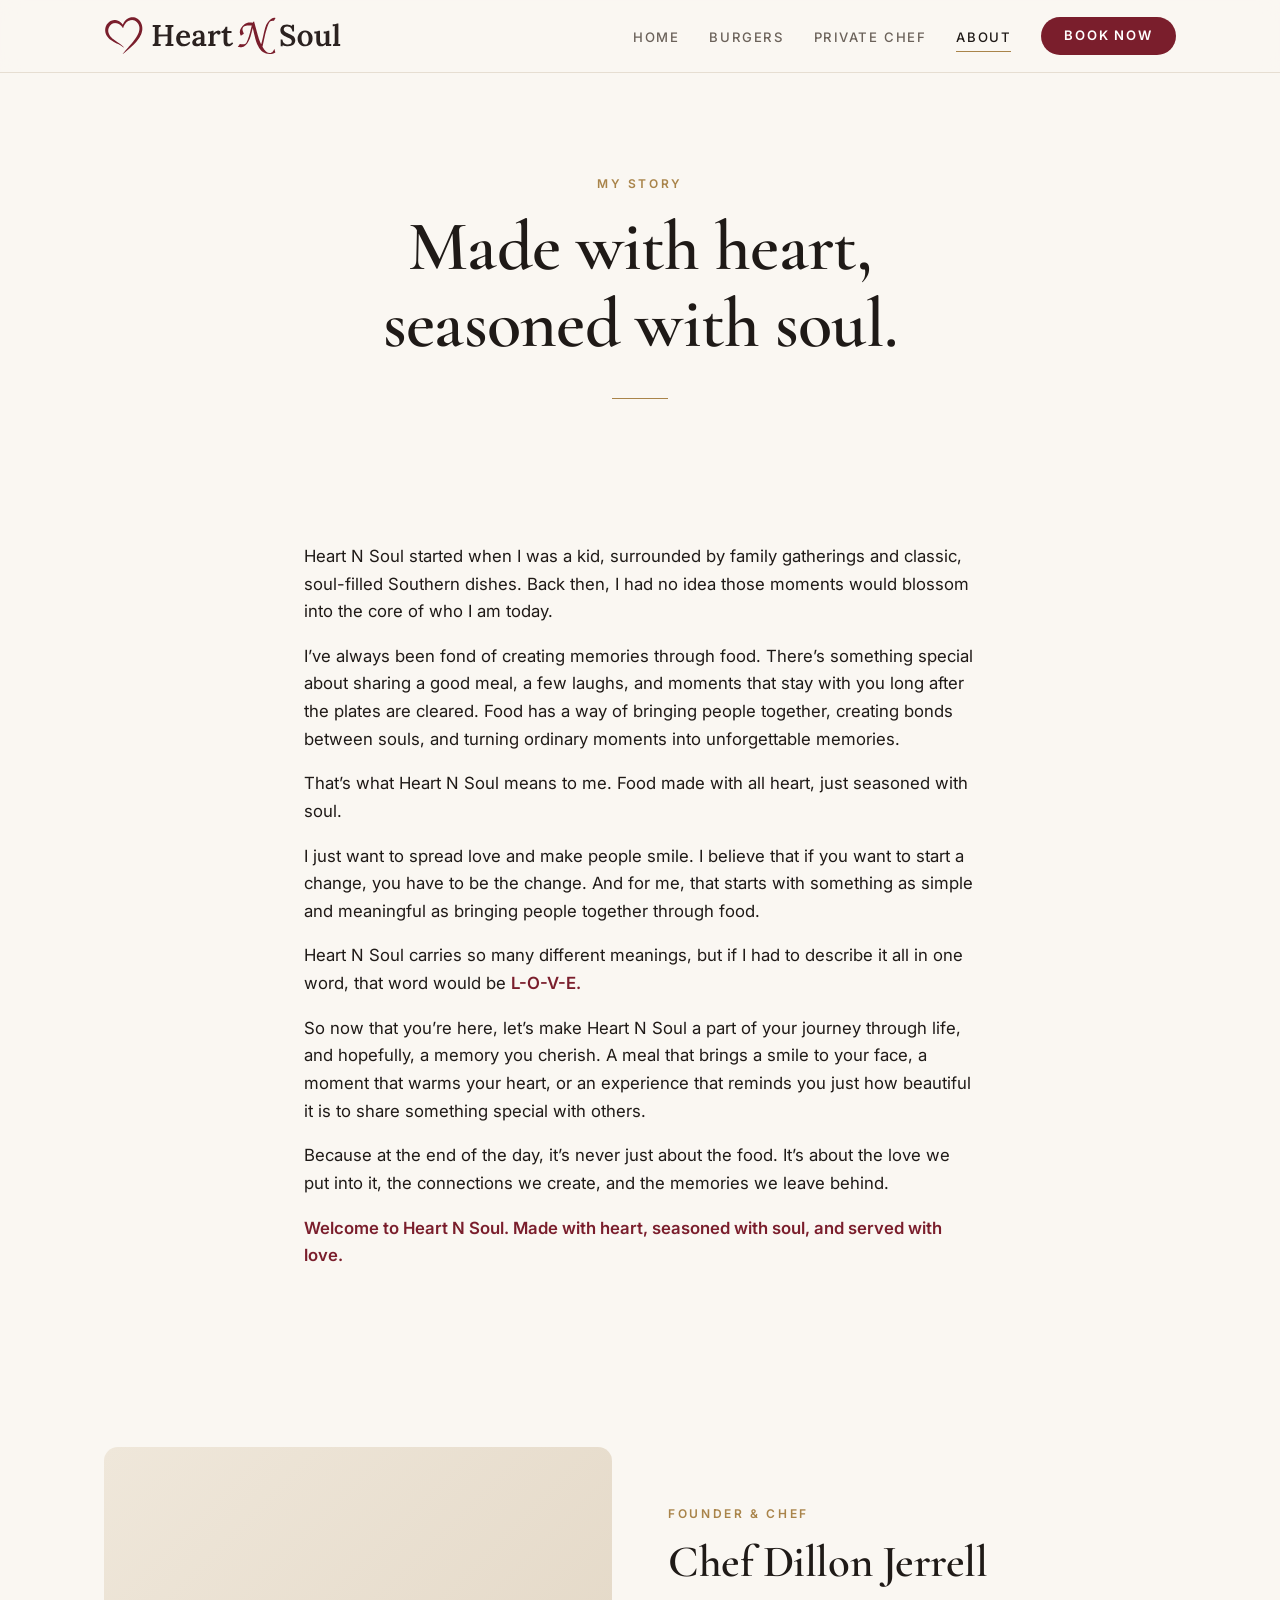
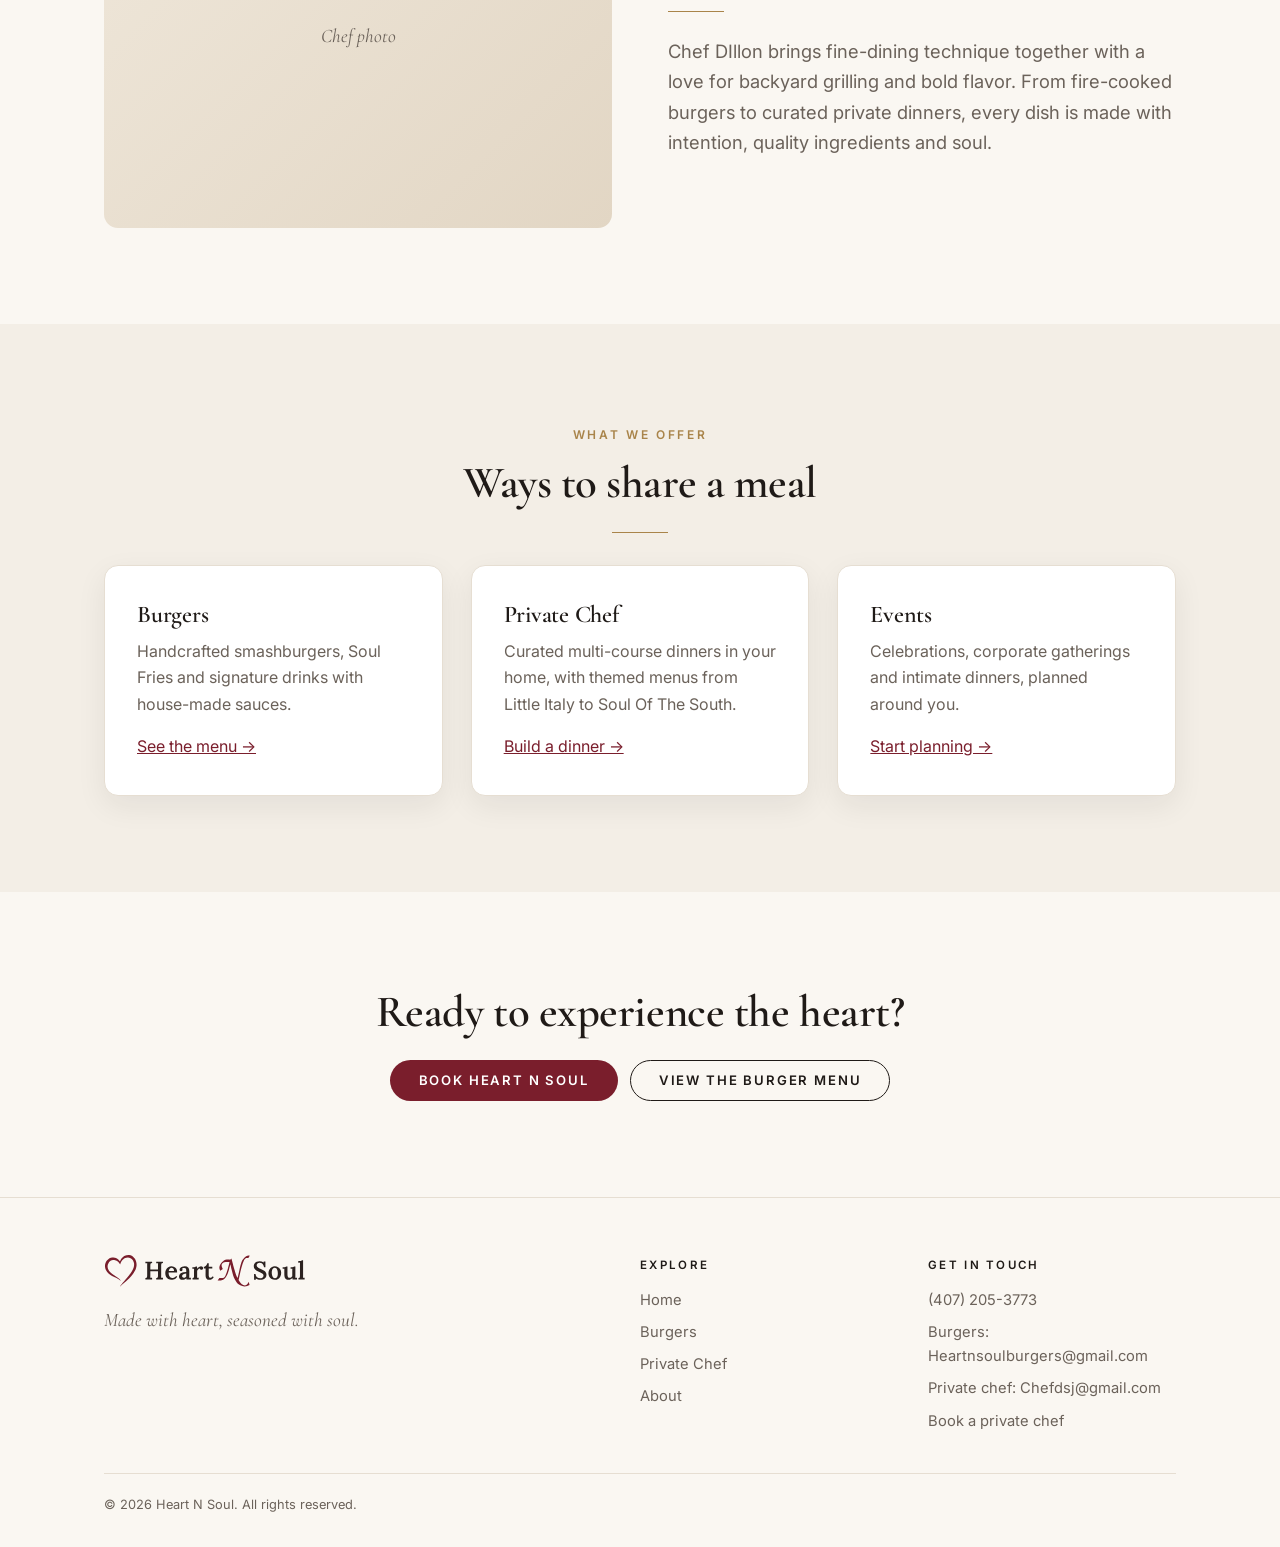
==== about.html @ a46636c7 "Change Chef Devin Johnson to Chef Dillon Jerrell Updated chef's name and corrected spelling in the d" ====
<!DOCTYPE html>
<html lang="en">
<head>
  <meta charset="UTF-8" />
  <meta name="viewport" content="width=device-width, initial-scale=1.0" />
  <meta name="description" content="The story behind Heart N Soul and Chef Devin Johnson." />
  <title>About Heart N Soul</title>
  <link rel="preconnect" href="https://fonts.googleapis.com" />
  <link rel="preconnect" href="https://fonts.gstatic.com" crossorigin />
  <link href="https://fonts.googleapis.com/css2?family=Cormorant+Garamond:ital,wght@0,500;0,600;1,500&family=Inter:wght@400;500;600&display=swap" rel="stylesheet" />
  <link rel="stylesheet" href="css/site.css" />
</head>
<body>
  <header class="site-header"></header>

  <main>
    <section class="page-hero center">
      <div class="container">
        <span class="eyebrow">My Story</span>
        <h1>Made with heart,<br />seasoned with soul.</h1>
        <hr class="divider" />
      </div>
    </section>

    <!-- Story -->
    <section class="section-tight">
      <div class="container narrow prose">
        <p>Heart N Soul started when I was a kid, surrounded by family gatherings and classic, soul-filled Southern dishes. Back then, I had no idea those moments would blossom into the core of who I am today.</p>
        <p>I&rsquo;ve always been fond of creating memories through food. There&rsquo;s something special about sharing a good meal, a few laughs, and moments that stay with you long after the plates are cleared. Food has a way of bringing people together, creating bonds between souls, and turning ordinary moments into unforgettable memories.</p>
        <p>That&rsquo;s what Heart N Soul means to me. Food made with all heart, just seasoned with soul.</p>
        <p>I just want to spread love and make people smile. I believe that if you want to start a change, you have to be the change. And for me, that starts with something as simple and meaningful as bringing people together through food.</p>
        <p>Heart N Soul carries so many different meanings, but if I had to describe it all in one word, that word would be <strong>L-O-V-E.</strong></p>
        <p>So now that you&rsquo;re here, let&rsquo;s make Heart N Soul a part of your journey through life, and hopefully, a memory you cherish. A meal that brings a smile to your face, a moment that warms your heart, or an experience that reminds you just how beautiful it is to share something special with others.</p>
        <p>Because at the end of the day, it&rsquo;s never just about the food. It&rsquo;s about the love we put into it, the connections we create, and the memories we leave behind.</p>
        <p><strong>Welcome to Heart N Soul. Made with heart, seasoned with soul, and served with love.</strong></p>
      </div>
    </section>

    <!-- Chef -->
    <section class="section">
      <div class="container grid-2">
        <div class="media">Chef photo</div>
        <div>
          <span class="eyebrow">Founder &amp; Chef</span>
          <h2>Chef Dillon Jerrell</h2>
          <hr class="divider" />
          <p class="lead">Chef DIllon brings fine-dining technique together with a love for backyard grilling and bold flavor. From fire-cooked burgers to curated private dinners, every dish is made with intention, quality ingredients and soul.</p>
        </div>
      </div>
    </section>

    <!-- Services -->
    <section class="section section-panel">
      <div class="container">
        <div class="center">
          <span class="eyebrow">What We Offer</span>
          <h2>Ways to share a meal</h2>
          <hr class="divider" />
        </div>
        <div class="grid-3" style="margin-top:32px">
          <div class="card">
            <h3>Burgers</h3>
            <p>Handcrafted smashburgers, Soul Fries and signature drinks with house-made sauces.</p>
            <a href="burgers.html">See the menu &rarr;</a>
          </div>
          <div class="card">
            <h3>Private Chef</h3>
            <p>Curated multi-course dinners in your home, with themed menus from Little Italy to Soul Of The South.</p>
            <a href="private-chef.html">Build a dinner &rarr;</a>
          </div>
          <div class="card">
            <h3>Events</h3>
            <p>Celebrations, corporate gatherings and intimate dinners, planned around you.</p>
            <a href="contact.html">Start planning &rarr;</a>
          </div>
        </div>
      </div>
    </section>

    <section class="section center">
      <div class="container narrow">
        <h2>Ready to experience the heart?</h2>
        <div class="btn-row" style="justify-content:center">
          <a class="btn btn-primary" href="contact.html">Book Heart N Soul</a>
          <a class="btn btn-outline" href="burgers.html">View the Burger Menu</a>
        </div>
      </div>
    </section>
  </main>

  <footer class="site-footer"></footer>
  <script src="js/site.js"></script>
</body>
</html>
---- css/site.css ----
/* ==========================================================
   Heart N Soul - shared site styles
   Every page loads this file. Change a color or font here
   and it updates across the whole site.
   ========================================================== */

:root {
  /* Colors */
  --c-bg: #faf7f2;        /* warm ivory page background */
  --c-surface: #ffffff;   /* cards and panels */
  --c-panel: #f3eee6;     /* soft tinted sections */
  --c-ink: #1f1a17;       /* main text */
  --c-muted: #6b625a;     /* secondary text */
  --c-line: #e6ded2;      /* hairlines and borders */
  --c-accent: #7a1e2c;    /* Heart N Soul burgundy, matches the logo heart */
  --c-gold: #a9844a;      /* elegant gold detail */

  /* Type */
  --f-display: "Cormorant Garamond", Georgia, "Times New Roman", serif;
  --f-body: "Inter", "Helvetica Neue", Arial, sans-serif;

  /* Layout */
  --max: 1120px;
  --gutter: 24px;
  --radius: 14px;
  --shadow: 0 10px 30px rgba(31, 26, 23, 0.07);
}

*, *::before, *::after { box-sizing: border-box; }

html { scroll-behavior: smooth; }

body {
  margin: 0;
  min-height: 100vh;
  display: flex;
  flex-direction: column;
  background: var(--c-bg);
  color: var(--c-ink);
  font: 16px/1.65 var(--f-body);
  -webkit-font-smoothing: antialiased;
}

main { flex: 1; }

img { max-width: 100%; display: block; }

a { color: var(--c-accent); }

h1, h2, h3 {
  font-family: var(--f-display);
  font-weight: 600;
  line-height: 1.1;
  margin: 0 0 0.5em;
  letter-spacing: -0.01em;
}

h1 { font-size: clamp(2.6rem, 6vw, 4.4rem); }
h2 { font-size: clamp(2rem, 4vw, 2.8rem); }
h3 { font-size: 1.5rem; }

p { margin: 0 0 1em; }

:focus-visible { outline: 2px solid var(--c-gold); outline-offset: 3px; }

.container {
  width: 100%;
  max-width: var(--max);
  margin: 0 auto;
  padding: 0 var(--gutter);
}

.narrow { max-width: 720px; }

.eyebrow {
  display: inline-block;
  font-family: var(--f-body);
  font-size: 0.75rem;
  font-weight: 600;
  letter-spacing: 0.22em;
  text-transform: uppercase;
  color: var(--c-gold);
  margin-bottom: 14px;
}

.lead { font-size: 1.15rem; color: var(--c-muted); }

.divider {
  width: 56px;
  height: 1px;
  background: var(--c-gold);
  border: 0;
  margin: 24px 0;
}
.center .divider { margin-left: auto; margin-right: auto; }

.center { text-align: center; }

/* ---------- Buttons ---------- */

.btn {
  display: inline-block;
  padding: 13px 28px;
  border-radius: 999px;
  font: 600 0.82rem/1 var(--f-body);
  letter-spacing: 0.14em;
  text-transform: uppercase;
  text-decoration: none;
  border: 1px solid transparent;
  cursor: pointer;
  transition: background 0.2s, color 0.2s, border-color 0.2s, transform 0.2s;
}
.btn:hover { transform: translateY(-1px); }

.btn-primary { background: var(--c-accent); color: #fff; }
.btn-primary:hover { background: color-mix(in srgb, var(--c-accent) 85%, #000); }

.btn-outline { border-color: currentColor; color: var(--c-ink); background: transparent; }
.btn-outline:hover { background: var(--c-ink); color: var(--c-bg); border-color: var(--c-ink); }

.btn-row { display: flex; flex-wrap: wrap; gap: 12px; }
.center .btn-row { justify-content: center; }

/* ---------- Header ---------- */

.site-header {
  position: sticky;
  top: 0;
  z-index: 50;
  background: color-mix(in srgb, var(--c-bg) 90%, transparent);
  backdrop-filter: blur(10px);
  border-bottom: 1px solid var(--c-line);
}

.header-inner {
  display: flex;
  align-items: center;
  justify-content: space-between;
  gap: 24px;
  height: 72px;
}

.logo { display: inline-flex; align-items: center; text-decoration: none; }
.logo img { height: 40px; width: auto; display: block; }
.site-footer .logo img { height: 34px; }
@media (max-width: 420px) { .logo img { height: 32px; } }

.hero-logo { width: min(440px, 86%); height: auto; margin: 0 auto 28px; }

.site-nav ul {
  display: flex;
  align-items: center;
  gap: 30px;
  list-style: none;
  margin: 0;
  padding: 0;
}

.site-nav a:not(.btn) {
  color: var(--c-muted);
  text-decoration: none;
  font-size: 0.82rem;
  font-weight: 500;
  letter-spacing: 0.12em;
  text-transform: uppercase;
  padding: 6px 0;
  border-bottom: 1px solid transparent;
  transition: color 0.2s, border-color 0.2s;
}
.site-nav a:not(.btn):hover,
.site-nav a[aria-current="page"] {
  color: var(--c-ink);
  border-bottom-color: var(--c-gold);
}
.site-nav .btn { padding: 11px 22px; }

.nav-toggle {
  display: none;
  background: none;
  border: 0;
  padding: 8px;
  cursor: pointer;
  color: var(--c-ink);
}
.nav-toggle span {
  display: block;
  width: 22px;
  height: 2px;
  background: currentColor;
  margin: 5px 0;
  transition: transform 0.2s, opacity 0.2s;
}

@media (max-width: 820px) {
  .nav-toggle { display: block; }
  .site-nav {
    position: absolute;
    top: 72px;
    left: 0;
    right: 0;
    background: var(--c-bg);
    border-bottom: 1px solid var(--c-line);
    display: none;
  }
  .site-nav.open { display: block; }
  .site-nav ul { flex-direction: column; align-items: stretch; gap: 0; padding: 8px var(--gutter) 20px; }
  .site-nav li a:not(.btn) { display: block; padding: 14px 0; border-bottom: 1px solid var(--c-line); }
  .site-nav .btn { margin-top: 16px; text-align: center; display: block; }
  .nav-toggle[aria-expanded="true"] span:nth-child(1) { transform: translateY(7px) rotate(45deg); }
  .nav-toggle[aria-expanded="true"] span:nth-child(2) { opacity: 0; }
  .nav-toggle[aria-expanded="true"] span:nth-child(3) { transform: translateY(-7px) rotate(-45deg); }
}

/* ---------- Sections ---------- */

.section { padding: 96px 0; }
.section-tight { padding: 64px 0; }
.section-panel { background: var(--c-panel); }

.page-hero { padding: 96px 0 56px; }
.page-hero .lead { max-width: 620px; }
.page-hero.center .lead { margin-left: auto; margin-right: auto; }

.hero {
  padding: 120px 0 104px;
  text-align: center;
}
.hero h1 { margin-bottom: 0.25em; }
.hero h1 em { color: var(--c-accent); font-weight: 500; }
.hero .lead { max-width: 560px; margin: 0 auto 36px; }

.grid-2 { display: grid; grid-template-columns: 1fr 1fr; gap: 56px; align-items: center; }
.grid-3 { display: grid; grid-template-columns: repeat(3, 1fr); gap: 28px; }

@media (max-width: 860px) {
  .grid-2, .grid-3 { grid-template-columns: 1fr; gap: 32px; }
  .section { padding: 72px 0; }
  .hero { padding: 88px 0 72px; }
}

/* ---------- Cards ---------- */

.card {
  background: var(--c-surface);
  border: 1px solid var(--c-line);
  border-radius: var(--radius);
  padding: 36px 32px;
  box-shadow: var(--shadow);
}
.card h3 { margin-bottom: 0.4em; }
.card p { color: var(--c-muted); }
.card .btn { margin-top: 8px; }

.card-link { text-decoration: none; color: inherit; display: block; transition: transform 0.2s, box-shadow 0.2s; }
.card-link:hover { transform: translateY(-3px); box-shadow: 0 16px 40px rgba(31, 26, 23, 0.1); }

/* Image slot: shows a soft placeholder until a real photo is added */
.media {
  aspect-ratio: 4 / 3;
  border-radius: var(--radius);
  background: linear-gradient(135deg, #efe7da, #e2d6c4);
  overflow: hidden;
  display: grid;
  place-items: center;
  color: var(--c-muted);
  font-family: var(--f-display);
  font-size: 1.2rem;
  font-style: italic;
}
.media img, .media video { width: 100%; height: 100%; object-fit: cover; }

.quote {
  font-family: var(--f-display);
  font-size: clamp(1.6rem, 3vw, 2.2rem);
  font-style: italic;
  line-height: 1.35;
  margin: 0;
}

.prose p { font-size: 1.05rem; }
.prose strong { color: var(--c-accent); font-weight: 600; }

/* ---------- Forms ---------- */

.form { display: grid; gap: 18px; }
.form .row-2 { display: grid; grid-template-columns: 1fr 1fr; gap: 18px; }
.form label { display: grid; gap: 6px; font-size: 0.85rem; font-weight: 500; color: var(--c-muted); }
.form input, .form select, .form textarea {
  font: inherit;
  color: var(--c-ink);
  background: var(--c-surface);
  border: 1px solid var(--c-line);
  border-radius: 10px;
  padding: 12px 14px;
  width: 100%;
}
.form textarea { min-height: 140px; resize: vertical; }
.form input:focus, .form select:focus, .form textarea:focus { outline: none; border-color: var(--c-gold); }
@media (max-width: 560px) { .form .row-2 { grid-template-columns: 1fr; } }

.info-list { list-style: none; margin: 0; padding: 0; display: grid; gap: 22px; }
.info-list .label { display: block; font-size: 0.72rem; letter-spacing: 0.2em; text-transform: uppercase; color: var(--c-gold); font-weight: 600; }

/* ---------- Footer ---------- */

.site-footer {
  border-top: 1px solid var(--c-line);
  padding: 56px 0 32px;
  color: var(--c-muted);
  font-size: 0.92rem;
}
.footer-grid { display: grid; grid-template-columns: 2fr 1fr 1fr; gap: 40px; }
.footer-grid h4 {
  font: 600 0.72rem/1 var(--f-body);
  letter-spacing: 0.2em;
  text-transform: uppercase;
  color: var(--c-ink);
  margin: 6px 0 16px;
}
.footer-grid ul { list-style: none; margin: 0; padding: 0; display: grid; gap: 8px; }
.footer-grid a { color: var(--c-muted); text-decoration: none; }
.footer-grid a:hover { color: var(--c-ink); }
.footer-tagline { font-family: var(--f-display); font-style: italic; font-size: 1.2rem; margin-top: 10px; }
.footer-bottom { margin-top: 40px; padding-top: 20px; border-top: 1px solid var(--c-line); font-size: 0.8rem; }
@media (max-width: 720px) { .footer-grid { grid-template-columns: 1fr; gap: 28px; } }
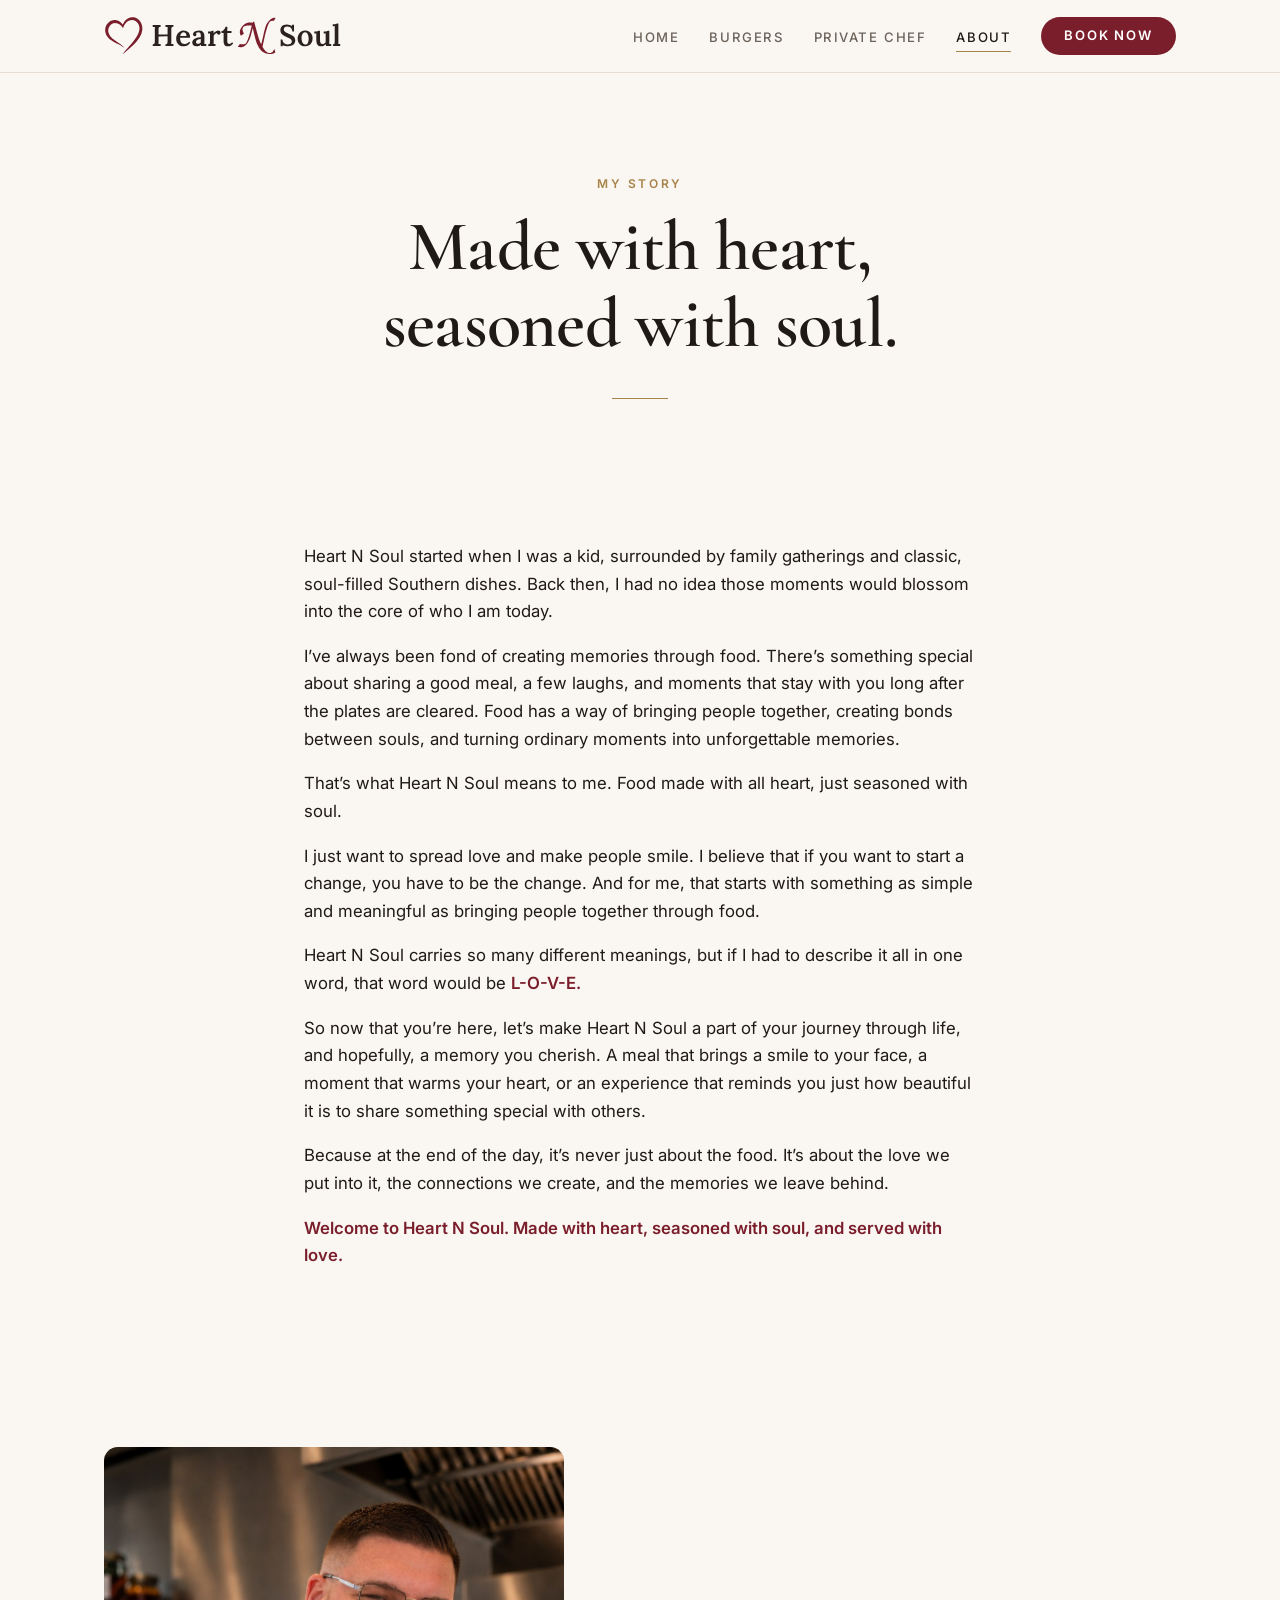
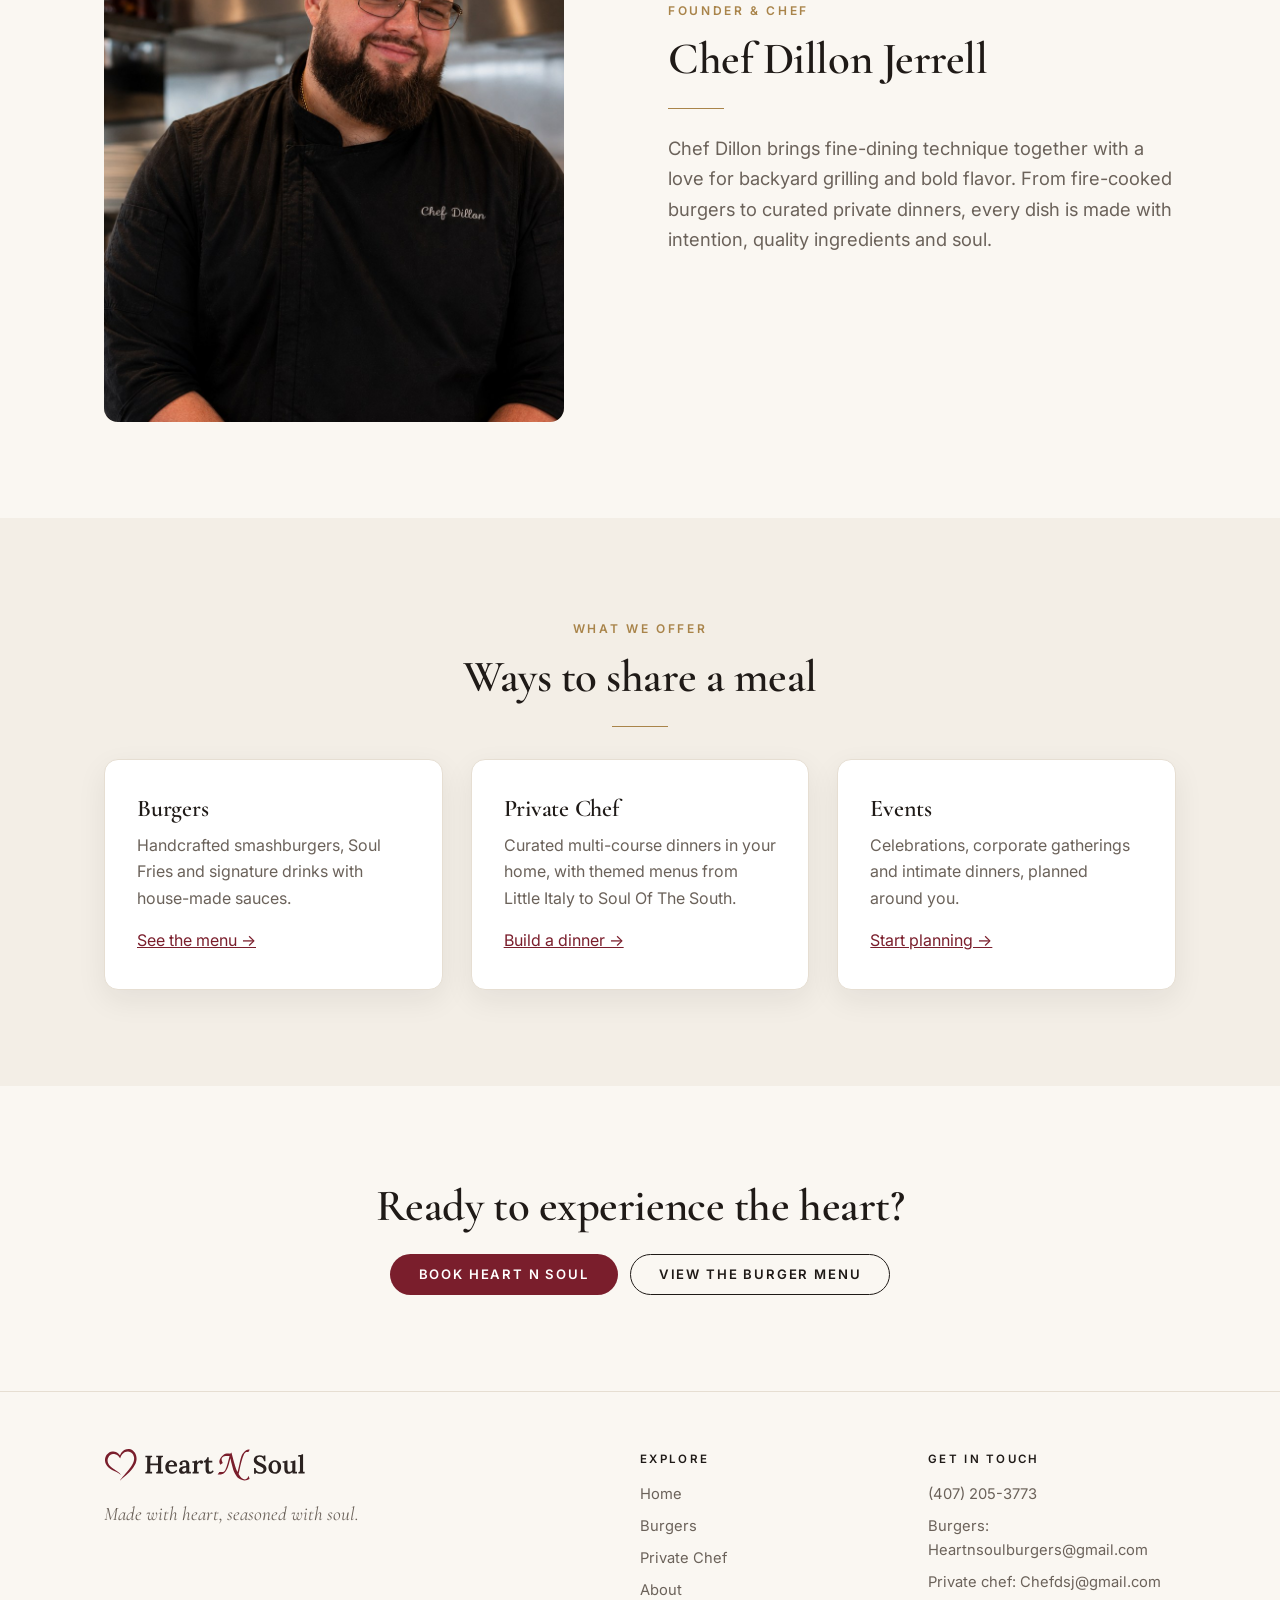
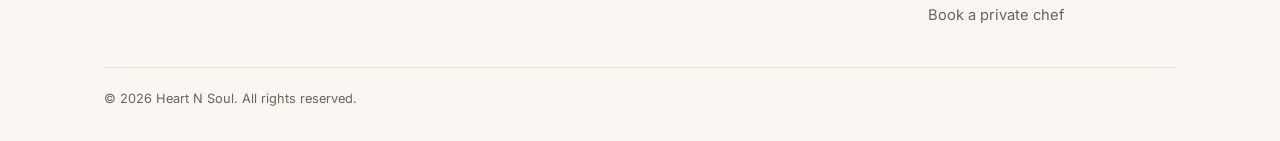
==== commit 92091ede: "refine refining pages" ====
--- a/about.html
+++ b/about.html
@@ -3,7 +3,7 @@
 <head>
   <meta charset="UTF-8" />
   <meta name="viewport" content="width=device-width, initial-scale=1.0" />
-  <meta name="description" content="The story behind Heart N Soul and Chef Devin Johnson." />
+  <meta name="description" content="The story behind Heart N Soul and Chef Dillon Jerrell." />
   <title>About Heart N Soul</title>
   <link rel="preconnect" href="https://fonts.googleapis.com" />
   <link rel="preconnect" href="https://fonts.gstatic.com" crossorigin />
@@ -39,12 +39,12 @@
     <!-- Chef -->
     <section class="section">
       <div class="container grid-2">
-        <div class="media">Chef photo</div>
+        <div class="media portrait"><img src="images/chef.jpg" alt="Chef Dillon Jerrell in the kitchen" /></div>
         <div>
           <span class="eyebrow">Founder &amp; Chef</span>
           <h2>Chef Dillon Jerrell</h2>
           <hr class="divider" />
-          <p class="lead">Chef DIllon brings fine-dining technique together with a love for backyard grilling and bold flavor. From fire-cooked burgers to curated private dinners, every dish is made with intention, quality ingredients and soul.</p>
+          <p class="lead">Chef Dillon brings fine-dining technique together with a love for backyard grilling and bold flavor. From fire-cooked burgers to curated private dinners, every dish is made with intention, quality ingredients and soul.</p>
         </div>
       </div>
     </section>
--- a/css/site.css
+++ b/css/site.css
@@ -267,7 +267,10 @@
   font-size: 1.2rem;
   font-style: italic;
 }
-.media img, .media video { width: 100%; height: 100%; object-fit: cover; }
+.media.portrait { aspect-ratio: 4 / 5; max-width: 460px; }
+.media.portrait img { object-position: 50% 20%; }
+.media { position: relative; }
+.media img, .media video { position: absolute; inset: 0; width: 100%; height: 100%; object-fit: cover; }
 
 .quote {
   font-family: var(--f-display);
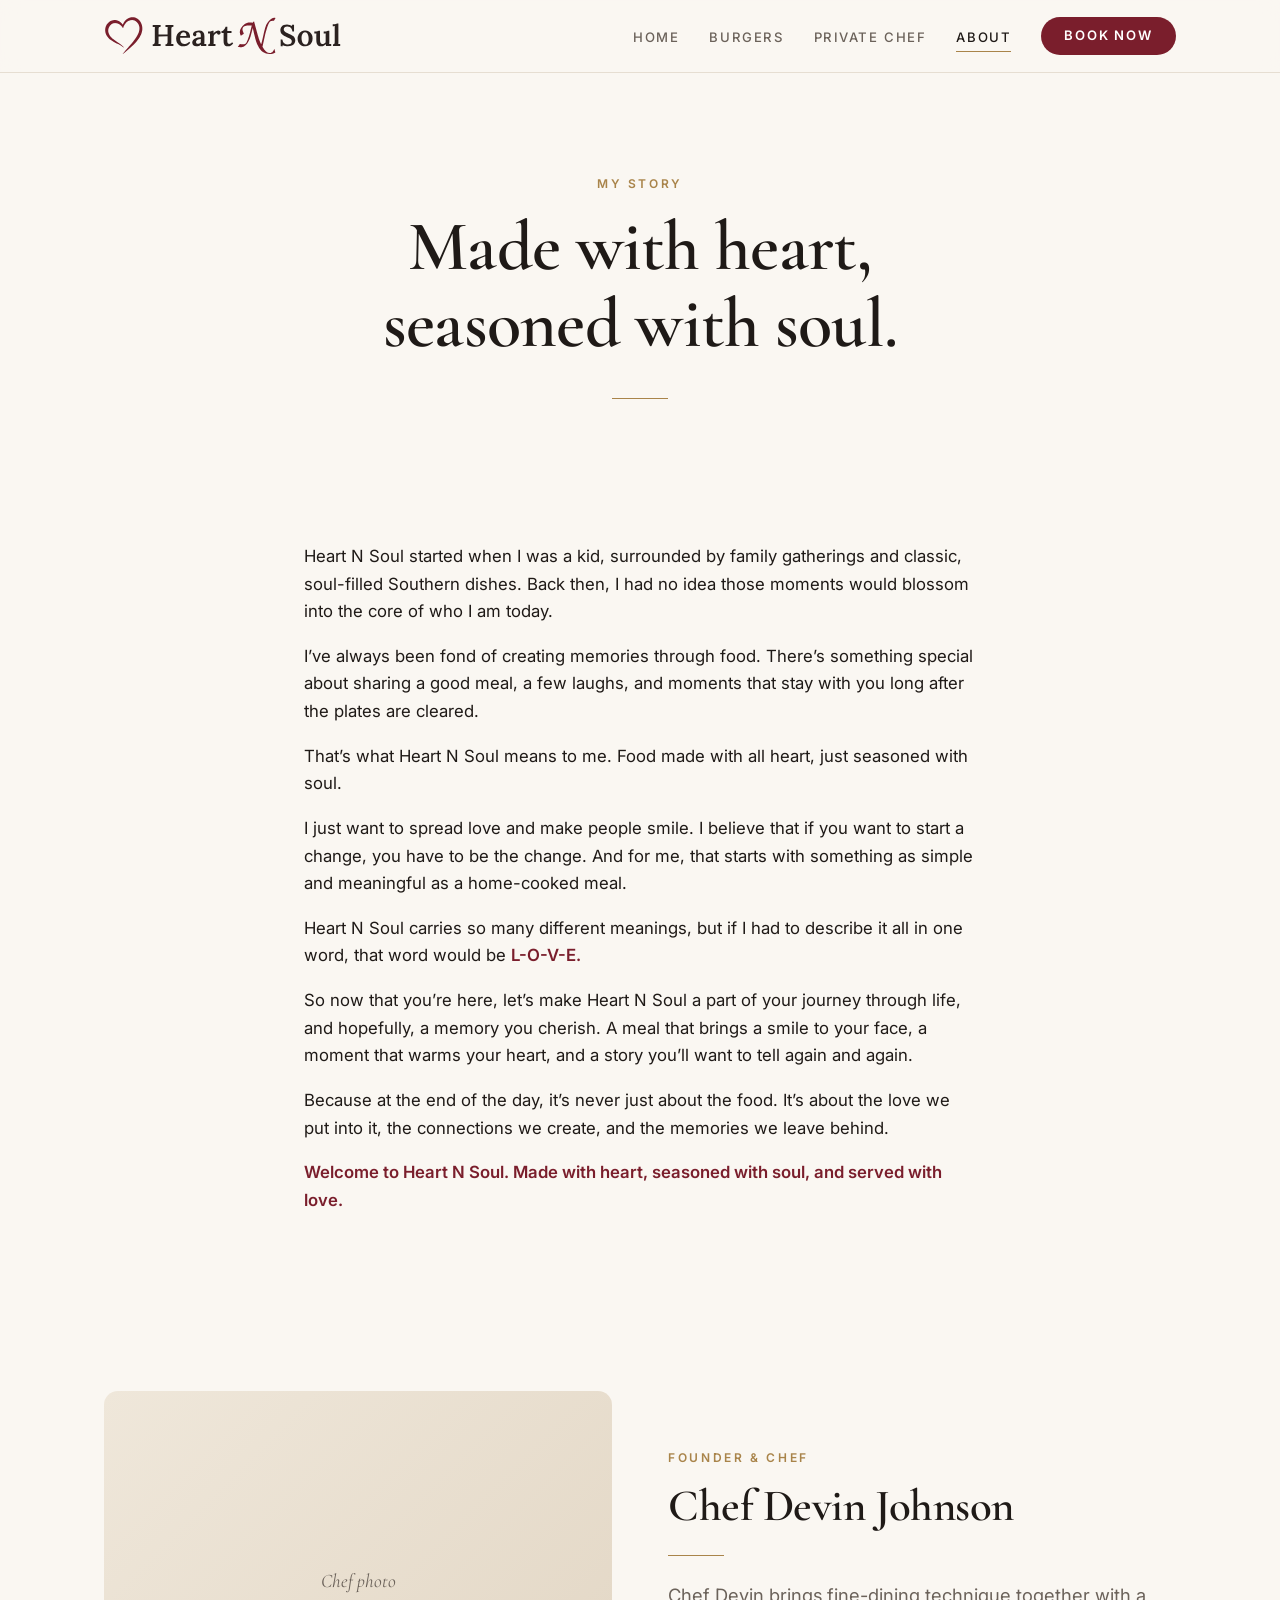
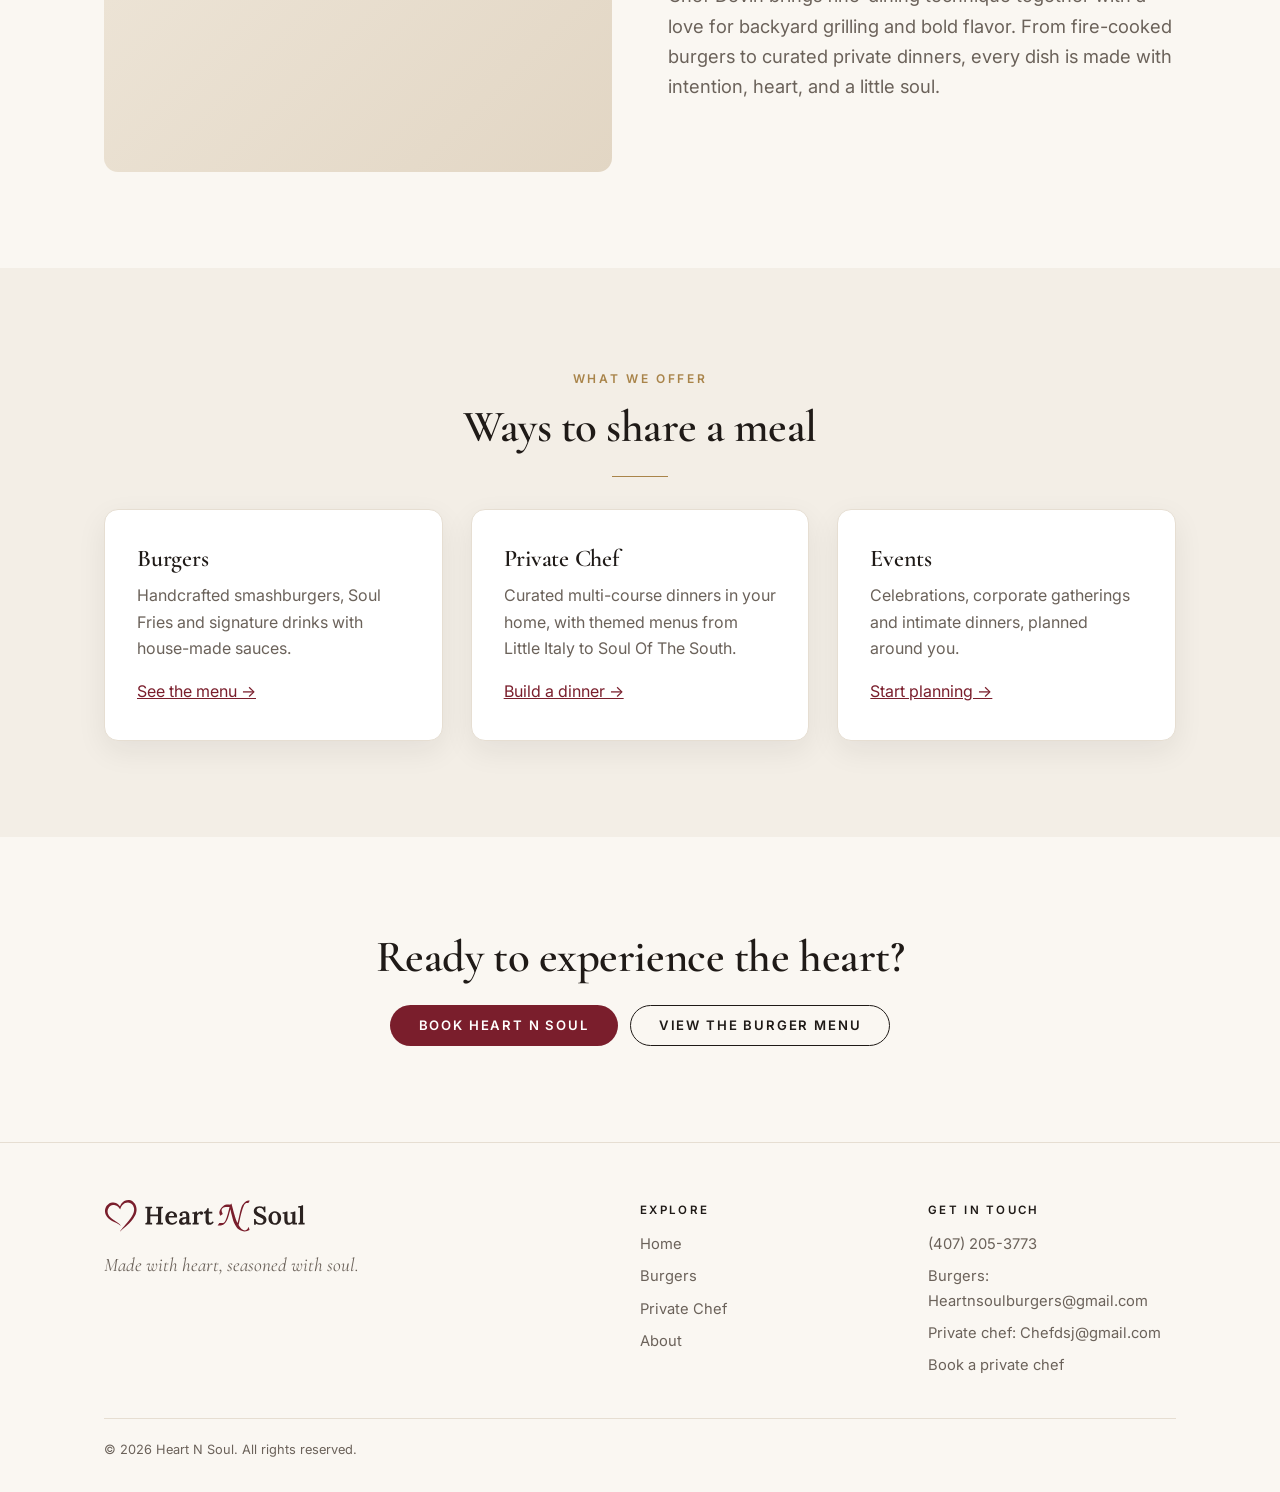
==== commit 705fce67: "Update About page content and publish website" ====
--- a/about.html
+++ b/about.html
@@ -3,7 +3,7 @@
 <head>
   <meta charset="UTF-8" />
   <meta name="viewport" content="width=device-width, initial-scale=1.0" />
-  <meta name="description" content="The story behind Heart N Soul and Chef Dillon Jerrell." />
+  <meta name="description" content="The story behind Heart N Soul and Chef Devin Johnson." />
   <title>About Heart N Soul</title>
   <link rel="preconnect" href="https://fonts.googleapis.com" />
   <link rel="preconnect" href="https://fonts.gstatic.com" crossorigin />
@@ -26,11 +26,11 @@
     <section class="section-tight">
       <div class="container narrow prose">
         <p>Heart N Soul started when I was a kid, surrounded by family gatherings and classic, soul-filled Southern dishes. Back then, I had no idea those moments would blossom into the core of who I am today.</p>
-        <p>I&rsquo;ve always been fond of creating memories through food. There&rsquo;s something special about sharing a good meal, a few laughs, and moments that stay with you long after the plates are cleared. Food has a way of bringing people together, creating bonds between souls, and turning ordinary moments into unforgettable memories.</p>
+        <p>I&rsquo;ve always been fond of creating memories through food. There&rsquo;s something special about sharing a good meal, a few laughs, and moments that stay with you long after the plates are cleared.</p>
         <p>That&rsquo;s what Heart N Soul means to me. Food made with all heart, just seasoned with soul.</p>
-        <p>I just want to spread love and make people smile. I believe that if you want to start a change, you have to be the change. And for me, that starts with something as simple and meaningful as bringing people together through food.</p>
+        <p>I just want to spread love and make people smile. I believe that if you want to start a change, you have to be the change. And for me, that starts with something as simple and meaningful as a home-cooked meal.</p>
         <p>Heart N Soul carries so many different meanings, but if I had to describe it all in one word, that word would be <strong>L-O-V-E.</strong></p>
-        <p>So now that you&rsquo;re here, let&rsquo;s make Heart N Soul a part of your journey through life, and hopefully, a memory you cherish. A meal that brings a smile to your face, a moment that warms your heart, or an experience that reminds you just how beautiful it is to share something special with others.</p>
+        <p>So now that you&rsquo;re here, let&rsquo;s make Heart N Soul a part of your journey through life, and hopefully, a memory you cherish. A meal that brings a smile to your face, a moment that warms your heart, and a story you&rsquo;ll want to tell again and again.</p>
         <p>Because at the end of the day, it&rsquo;s never just about the food. It&rsquo;s about the love we put into it, the connections we create, and the memories we leave behind.</p>
         <p><strong>Welcome to Heart N Soul. Made with heart, seasoned with soul, and served with love.</strong></p>
       </div>
@@ -39,12 +39,12 @@
     <!-- Chef -->
     <section class="section">
       <div class="container grid-2">
-        <div class="media portrait"><img src="images/chef.jpg" alt="Chef Dillon Jerrell in the kitchen" /></div>
+        <div class="media">Chef photo</div>
         <div>
           <span class="eyebrow">Founder &amp; Chef</span>
-          <h2>Chef Dillon Jerrell</h2>
+          <h2>Chef Devin Johnson</h2>
           <hr class="divider" />
-          <p class="lead">Chef Dillon brings fine-dining technique together with a love for backyard grilling and bold flavor. From fire-cooked burgers to curated private dinners, every dish is made with intention, quality ingredients and soul.</p>
+          <p class="lead">Chef Devin brings fine-dining technique together with a love for backyard grilling and bold flavor. From fire-cooked burgers to curated private dinners, every dish is made with intention, heart, and a little soul.</p>
         </div>
       </div>
     </section>
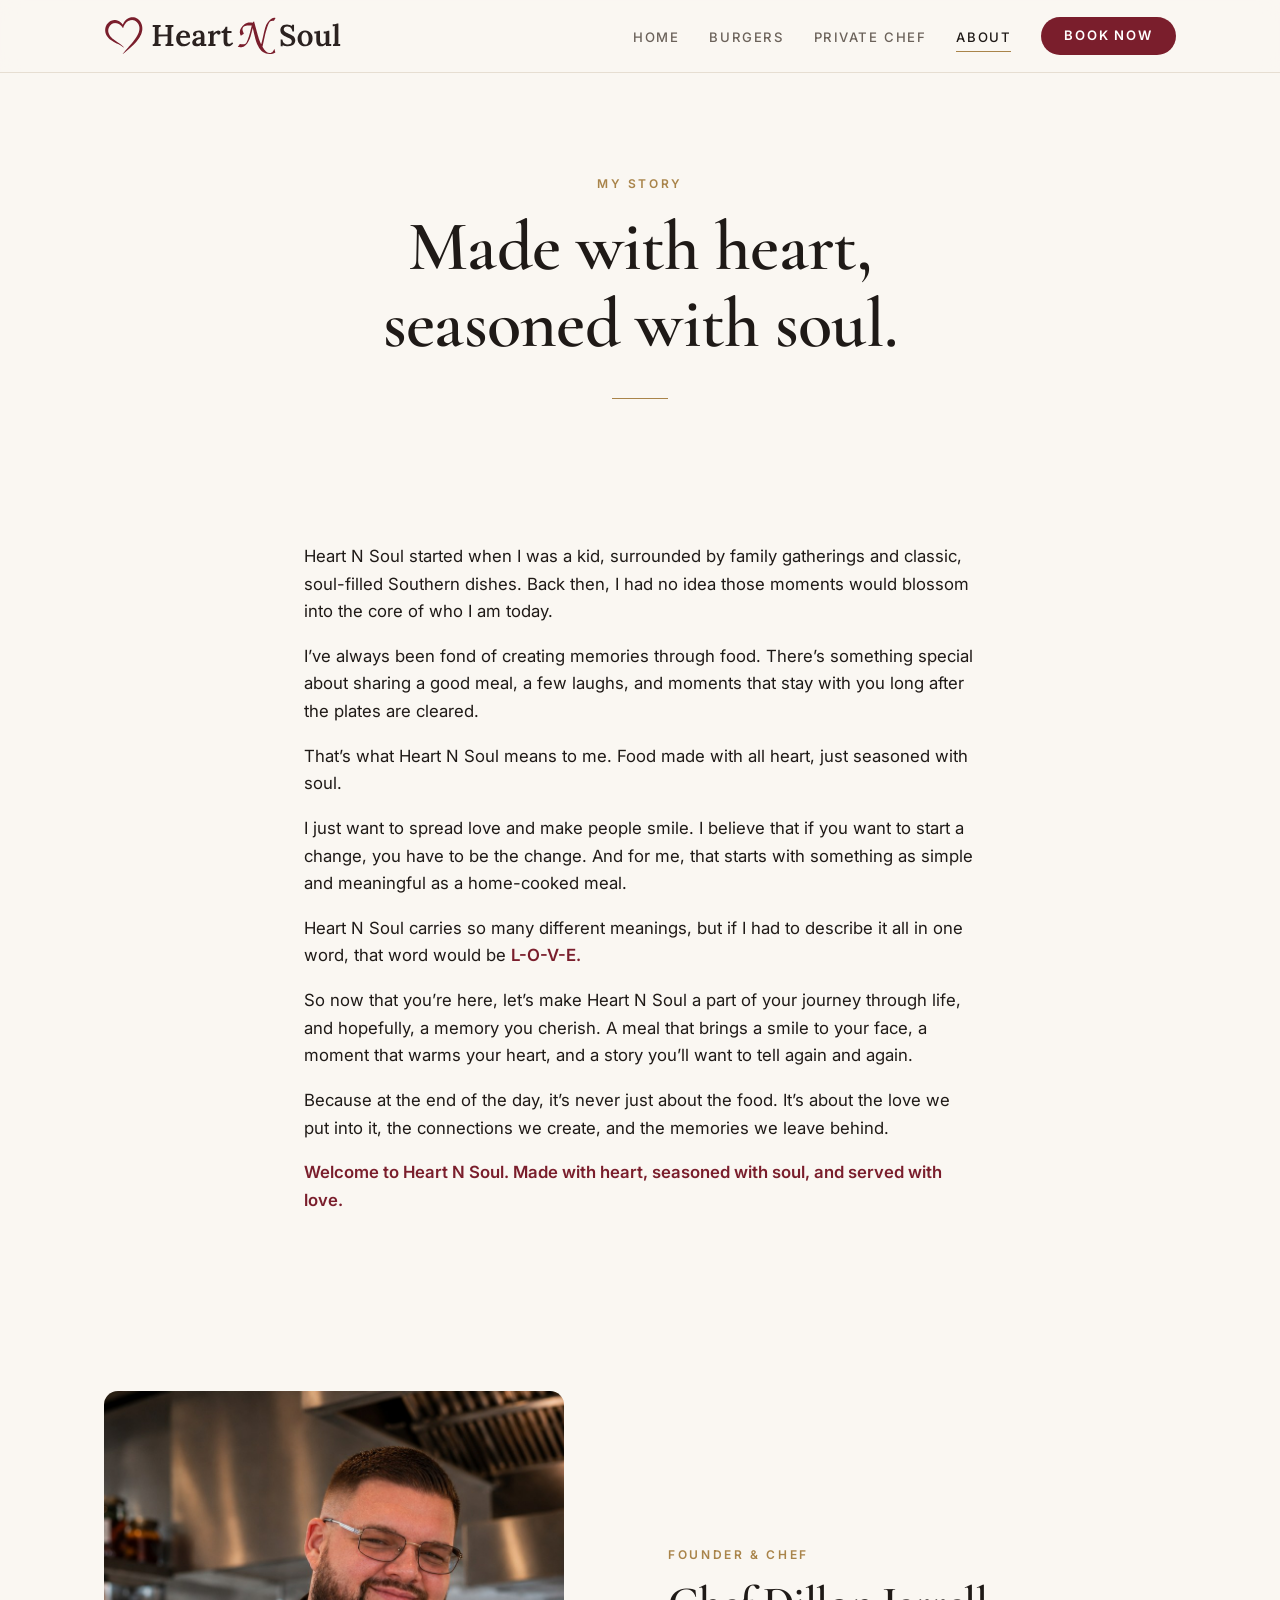
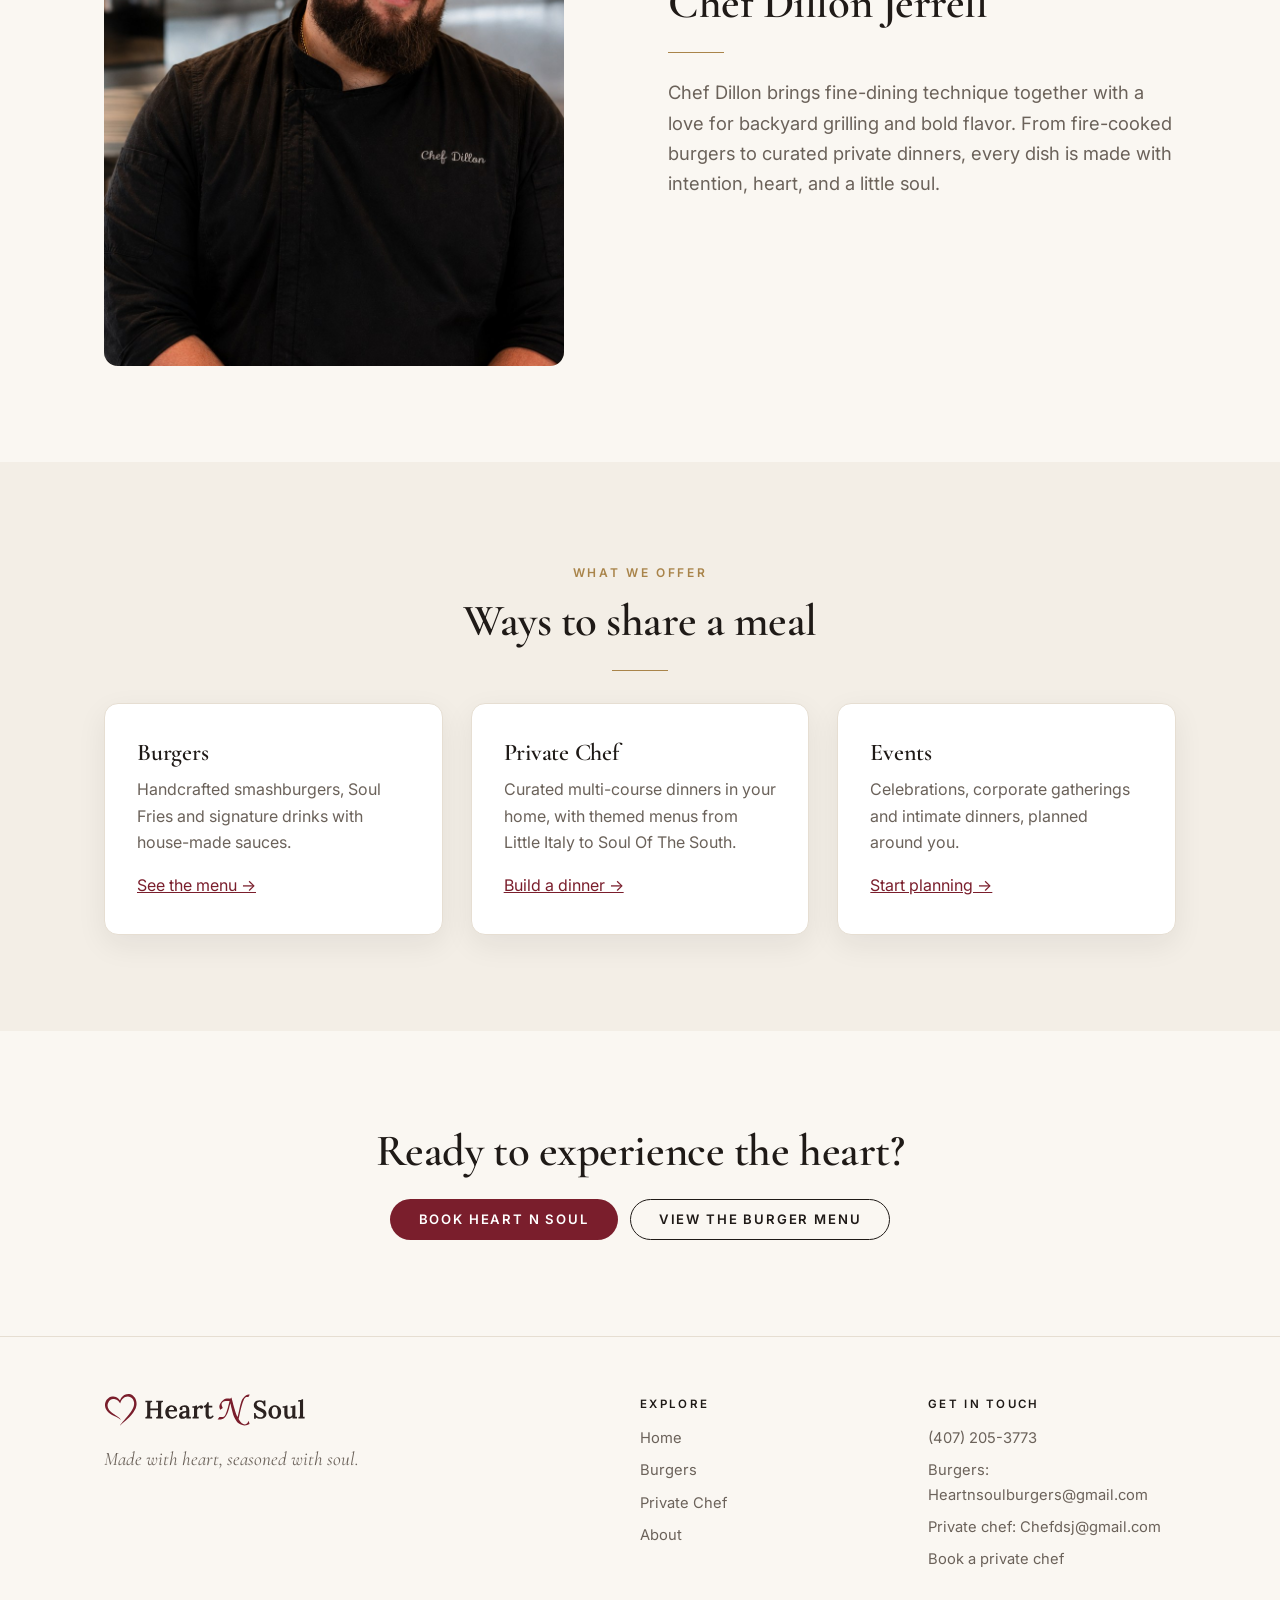
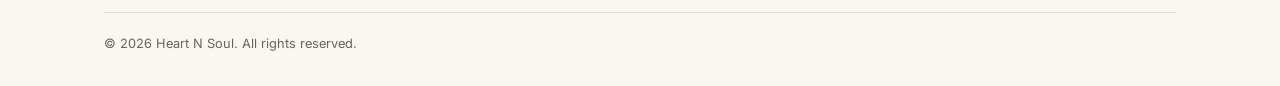
==== commit 6933ddd3: "Merge branch 'main' of https://github.com/chefdj618/HeartNsoul.github.io" ====
--- a/about.html
+++ b/about.html
@@ -3,7 +3,7 @@
 <head>
   <meta charset="UTF-8" />
   <meta name="viewport" content="width=device-width, initial-scale=1.0" />
-  <meta name="description" content="The story behind Heart N Soul and Chef Devin Johnson." />
+  <meta name="description" content="The story behind Heart N Soul and Chef Dillon Jerrell." />
   <title>About Heart N Soul</title>
   <link rel="preconnect" href="https://fonts.googleapis.com" />
   <link rel="preconnect" href="https://fonts.gstatic.com" crossorigin />
@@ -39,12 +39,12 @@
     <!-- Chef -->
     <section class="section">
       <div class="container grid-2">
-        <div class="media">Chef photo</div>
+        <div class="media portrait"><img src="images/chef.jpg" alt="Chef Dillon Jerrell in the kitchen" /></div>
         <div>
           <span class="eyebrow">Founder &amp; Chef</span>
-          <h2>Chef Devin Johnson</h2>
+          <h2>Chef Dillon Jerrell</h2>
           <hr class="divider" />
-          <p class="lead">Chef Devin brings fine-dining technique together with a love for backyard grilling and bold flavor. From fire-cooked burgers to curated private dinners, every dish is made with intention, heart, and a little soul.</p>
+          <p class="lead">Chef Dillon brings fine-dining technique together with a love for backyard grilling and bold flavor. From fire-cooked burgers to curated private dinners, every dish is made with intention, heart, and a little soul.</p>
         </div>
       </div>
     </section>
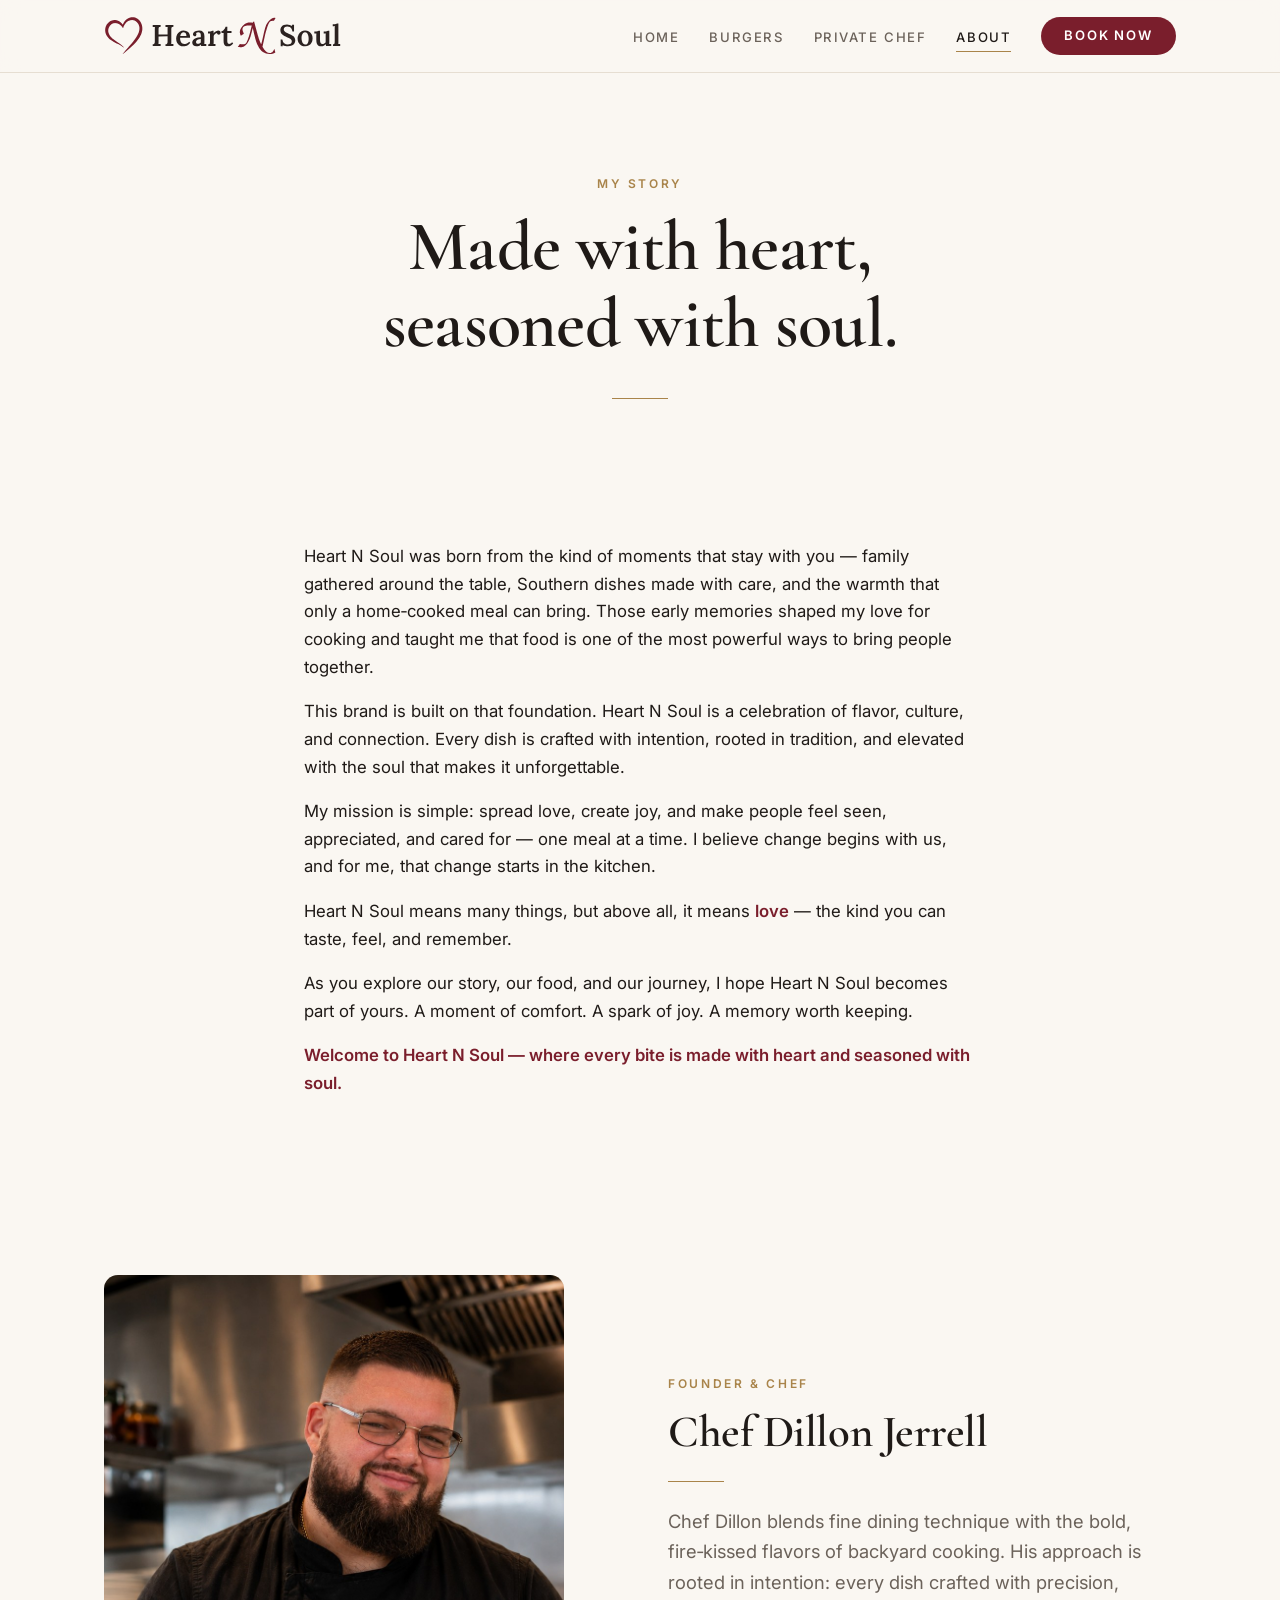
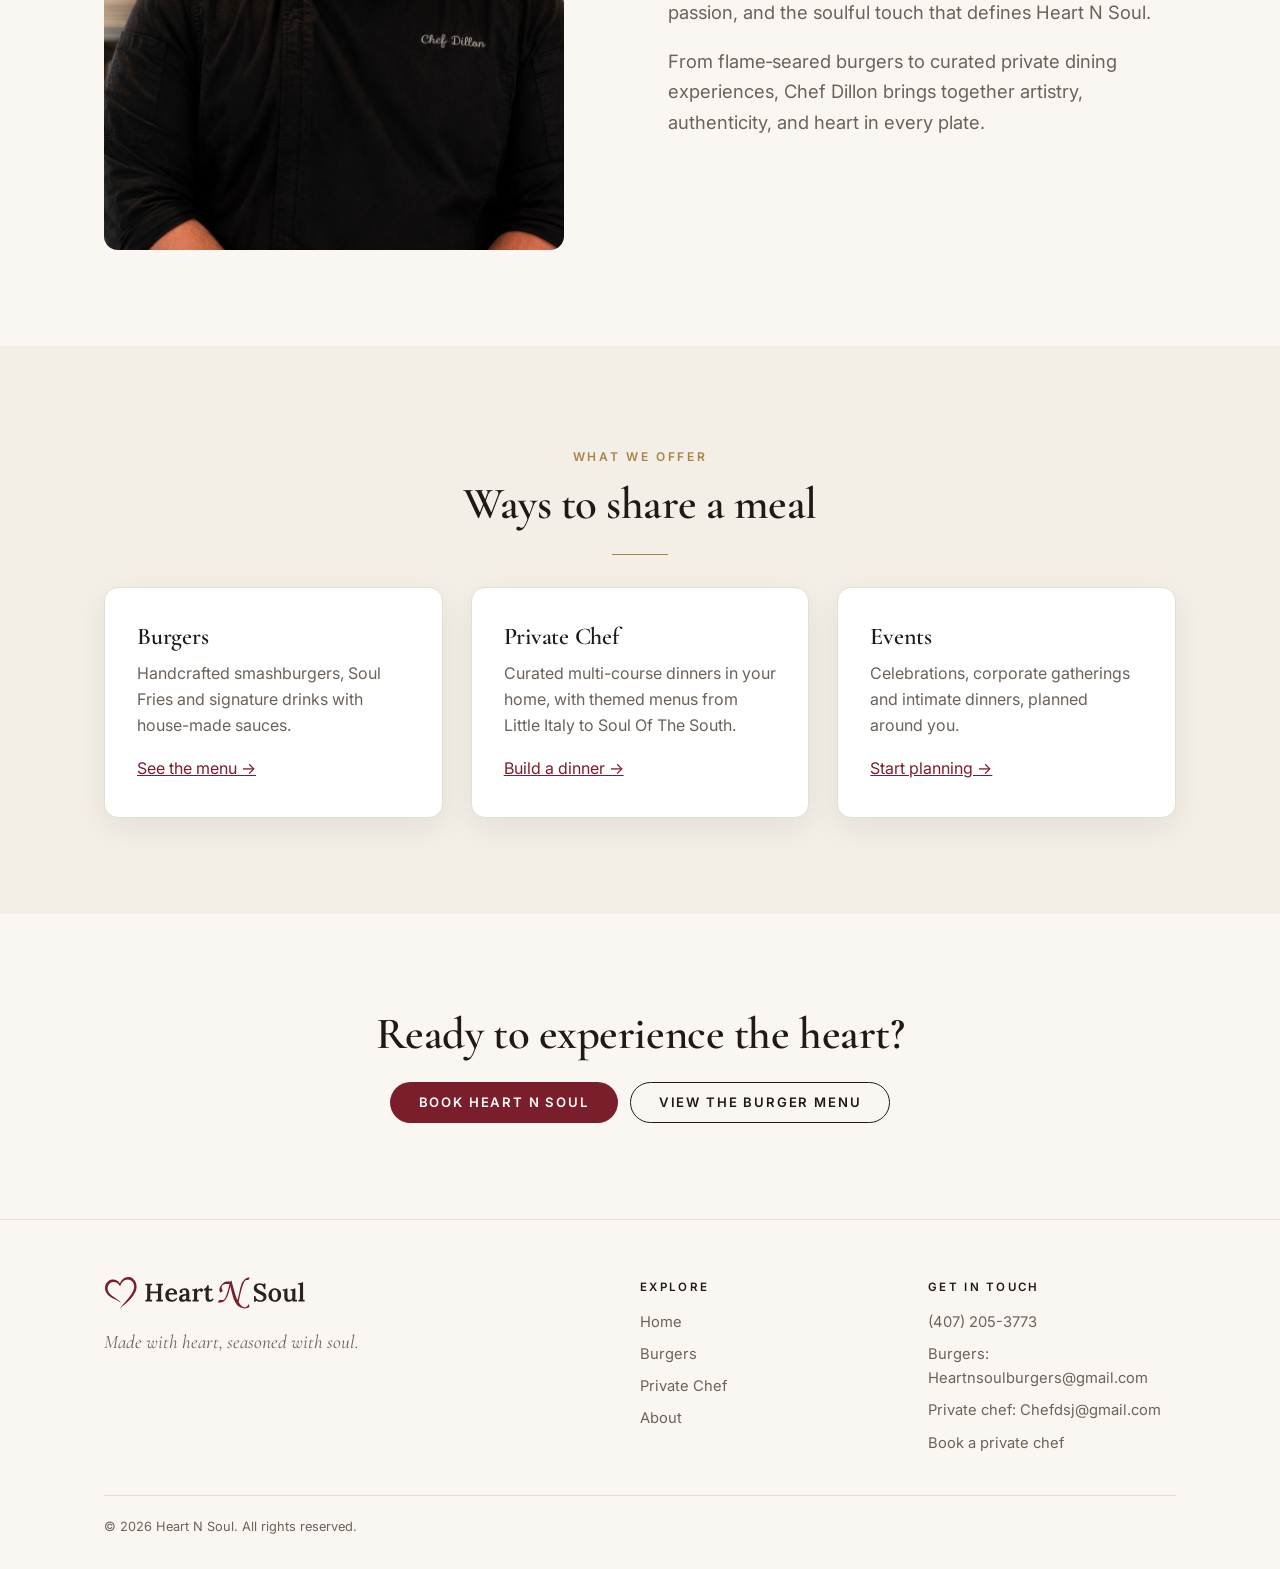
==== commit 2373df46: "refining editing" ====
--- a/about.html
+++ b/about.html
@@ -25,14 +25,12 @@
     <!-- Story -->
     <section class="section-tight">
       <div class="container narrow prose">
-        <p>Heart N Soul started when I was a kid, surrounded by family gatherings and classic, soul-filled Southern dishes. Back then, I had no idea those moments would blossom into the core of who I am today.</p>
-        <p>I&rsquo;ve always been fond of creating memories through food. There&rsquo;s something special about sharing a good meal, a few laughs, and moments that stay with you long after the plates are cleared.</p>
-        <p>That&rsquo;s what Heart N Soul means to me. Food made with all heart, just seasoned with soul.</p>
-        <p>I just want to spread love and make people smile. I believe that if you want to start a change, you have to be the change. And for me, that starts with something as simple and meaningful as a home-cooked meal.</p>
-        <p>Heart N Soul carries so many different meanings, but if I had to describe it all in one word, that word would be <strong>L-O-V-E.</strong></p>
-        <p>So now that you&rsquo;re here, let&rsquo;s make Heart N Soul a part of your journey through life, and hopefully, a memory you cherish. A meal that brings a smile to your face, a moment that warms your heart, and a story you&rsquo;ll want to tell again and again.</p>
-        <p>Because at the end of the day, it&rsquo;s never just about the food. It&rsquo;s about the love we put into it, the connections we create, and the memories we leave behind.</p>
-        <p><strong>Welcome to Heart N Soul. Made with heart, seasoned with soul, and served with love.</strong></p>
+        <p>Heart N Soul was born from the kind of moments that stay with you &mdash; family gathered around the table, Southern dishes made with care, and the warmth that only a home&#8209;cooked meal can bring. Those early memories shaped my love for cooking and taught me that food is one of the most powerful ways to bring people together.</p>
+        <p>This brand is built on that foundation. Heart N Soul is a celebration of flavor, culture, and connection. Every dish is crafted with intention, rooted in tradition, and elevated with the soul that makes it unforgettable.</p>
+        <p>My mission is simple: spread love, create joy, and make people feel seen, appreciated, and cared for &mdash; one meal at a time. I believe change begins with us, and for me, that change starts in the kitchen.</p>
+        <p>Heart N Soul means many things, but above all, it means <strong>love</strong> &mdash; the kind you can taste, feel, and remember.</p>
+        <p>As you explore our story, our food, and our journey, I hope Heart N Soul becomes part of yours. A moment of comfort. A spark of joy. A memory worth keeping.</p>
+        <p><strong>Welcome to Heart N Soul &mdash; where every bite is made with heart and seasoned with soul.</strong></p>
       </div>
     </section>
 
@@ -44,7 +42,8 @@
           <span class="eyebrow">Founder &amp; Chef</span>
           <h2>Chef Dillon Jerrell</h2>
           <hr class="divider" />
-          <p class="lead">Chef Dillon brings fine-dining technique together with a love for backyard grilling and bold flavor. From fire-cooked burgers to curated private dinners, every dish is made with intention, heart, and a little soul.</p>
+          <p class="lead">Chef Dillon blends fine dining technique with the bold, fire&#8209;kissed flavors of backyard cooking. His approach is rooted in intention: every dish crafted with precision, passion, and the soulful touch that defines Heart N Soul.</p>
+          <p class="lead">From flame&#8209;seared burgers to curated private dining experiences, Chef Dillon brings together artistry, authenticity, and heart in every plate.</p>
         </div>
       </div>
     </section>
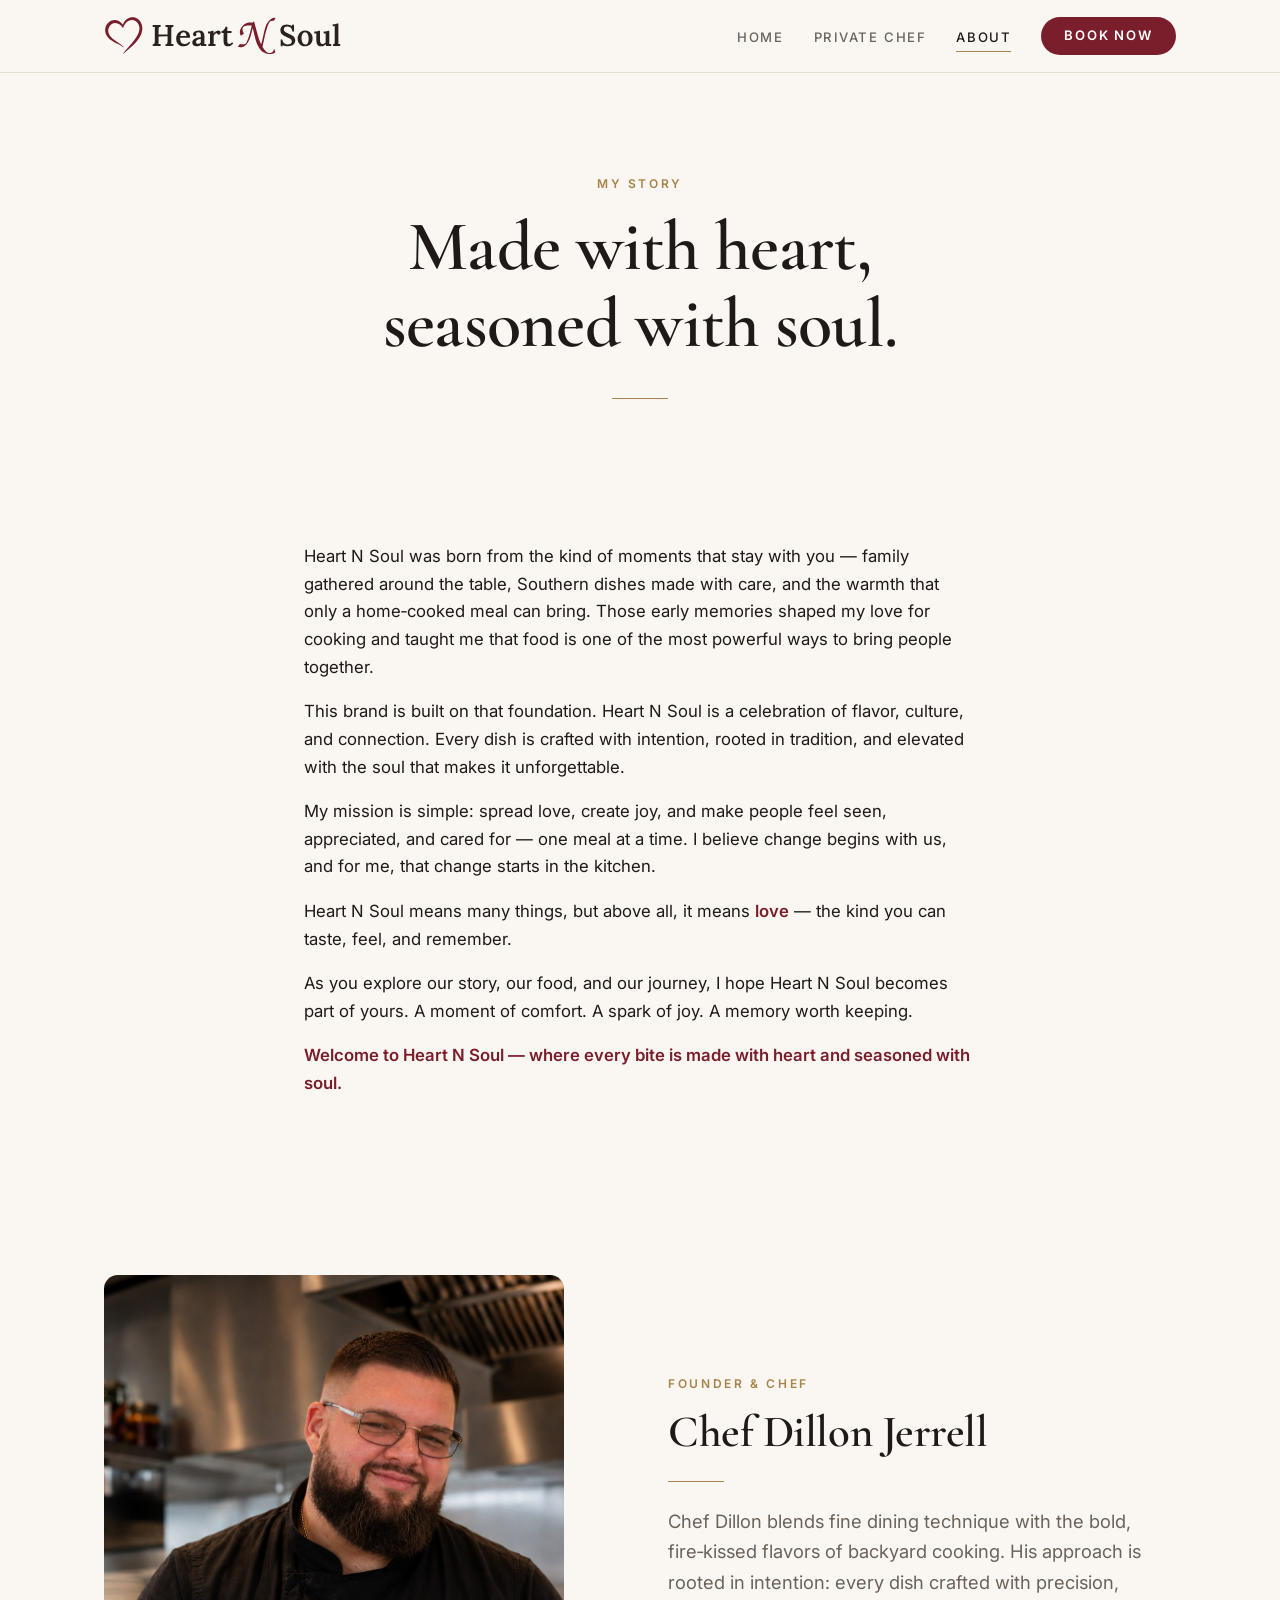
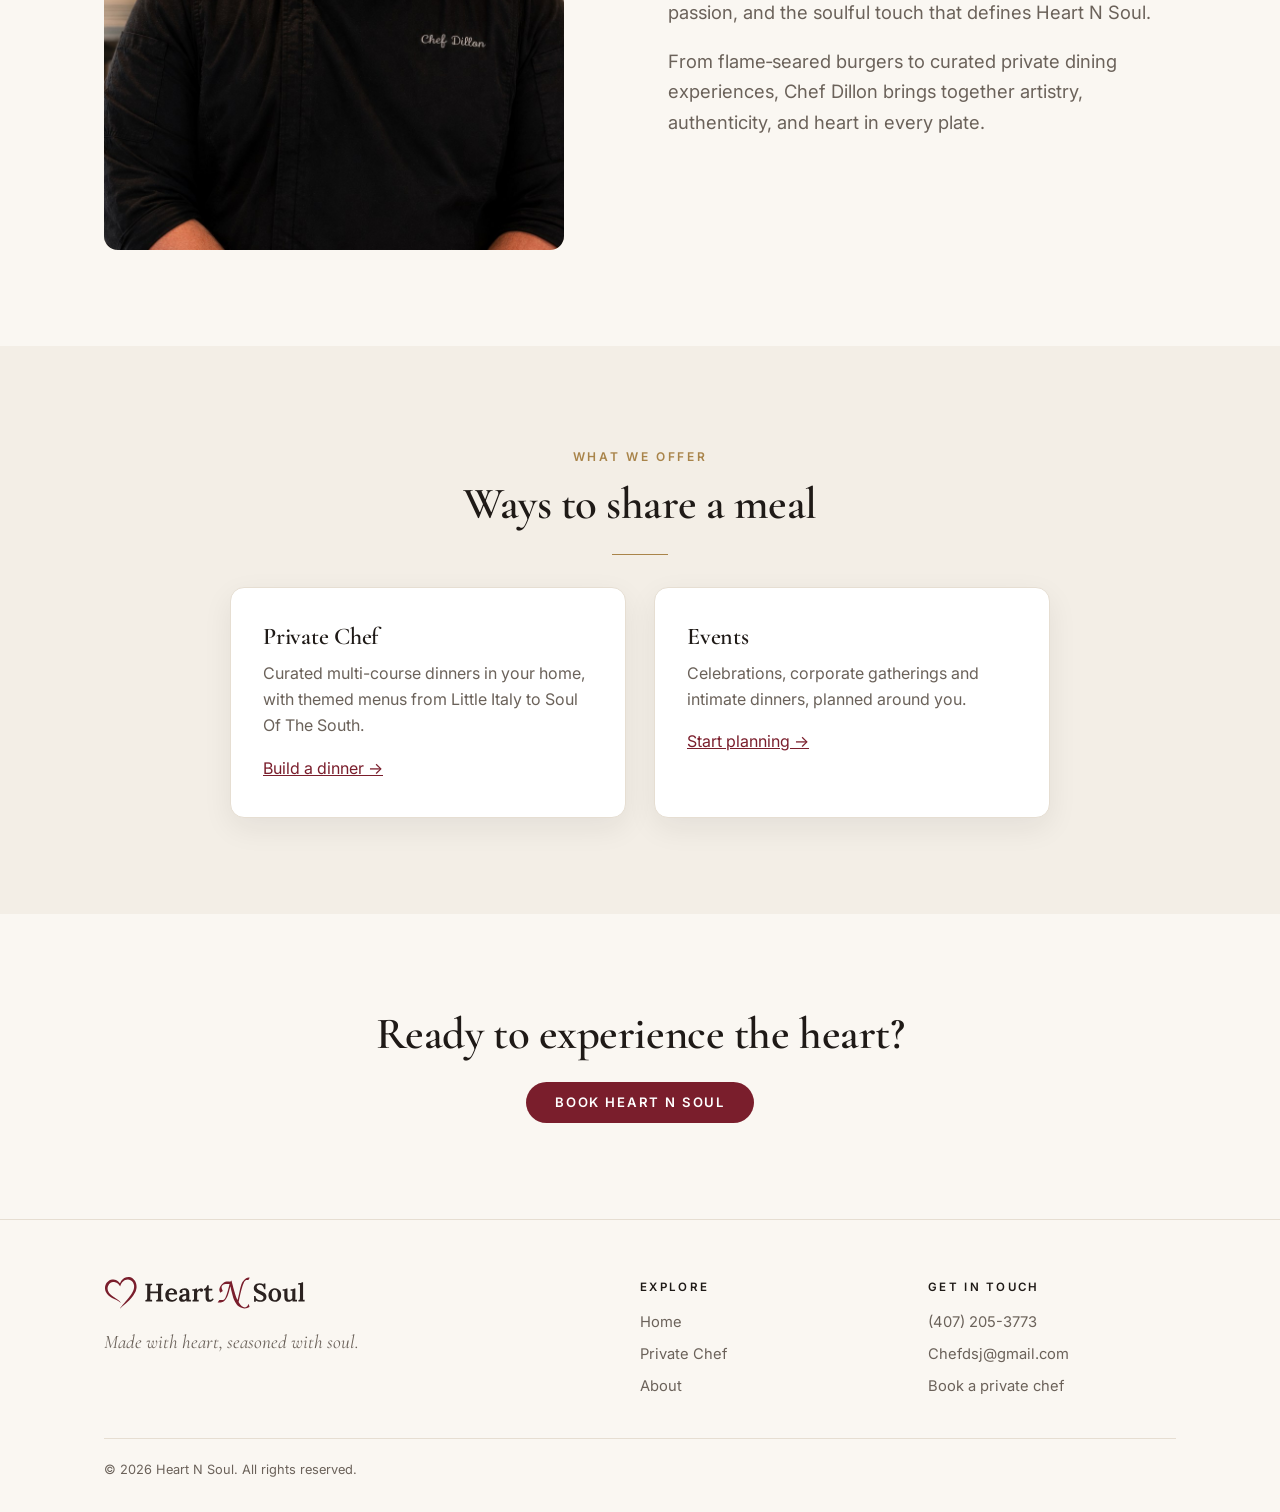
==== commit fa36a703: "updates cahnges" ====
--- a/about.html
+++ b/about.html
@@ -8,7 +8,16 @@
   <link rel="preconnect" href="https://fonts.googleapis.com" />
   <link rel="preconnect" href="https://fonts.gstatic.com" crossorigin />
   <link href="https://fonts.googleapis.com/css2?family=Cormorant+Garamond:ital,wght@0,500;0,600;1,500&family=Inter:wght@400;500;600&display=swap" rel="stylesheet" />
-  <link rel="stylesheet" href="css/site.css" />
+  <link rel="stylesheet" href="css/site.css?v=202610191716" />
+  <link rel="canonical" href="https://heartnsoulkitchen.com/about.html" />
+  <meta property="og:type" content="website" />
+  <meta property="og:site_name" content="Heart N Soul" />
+  <meta property="og:title" content="About Heart N Soul" />
+  <meta property="og:description" content="The story behind Heart N Soul and Chef Dillon Jerrell." />
+  <meta property="og:url" content="https://heartnsoulkitchen.com/about.html" />
+  <meta property="og:image" content="https://heartnsoulkitchen.com/images/share.jpg" />
+  <meta name="twitter:card" content="summary_large_image" />
+  <link rel="icon" type="image/svg+xml" href="images/logo-heart.svg" />
 </head>
 <body>
   <header class="site-header"></header>
@@ -56,8 +65,8 @@
           <h2>Ways to share a meal</h2>
           <hr class="divider" />
         </div>
-        <div class="grid-3" style="margin-top:32px">
-          <div class="card">
+        <div class="grid-3 offer-grid-3" style="margin-top:32px">
+          <div class="card" data-burgers>
             <h3>Burgers</h3>
             <p>Handcrafted smashburgers, Soul Fries and signature drinks with house-made sauces.</p>
             <a href="burgers.html">See the menu &rarr;</a>
@@ -81,13 +90,13 @@
         <h2>Ready to experience the heart?</h2>
         <div class="btn-row" style="justify-content:center">
           <a class="btn btn-primary" href="contact.html">Book Heart N Soul</a>
-          <a class="btn btn-outline" href="burgers.html">View the Burger Menu</a>
+          <a class="btn btn-outline" href="burgers.html" data-burgers>View the Burger Menu</a>
         </div>
       </div>
     </section>
   </main>
 
   <footer class="site-footer"></footer>
-  <script src="js/site.js"></script>
+  <script src="js/site.js?v=202610191716"></script>
 </body>
 </html>
--- a/css/site.css
+++ b/css/site.css
@@ -326,3 +326,11 @@
 .footer-tagline { font-family: var(--f-display); font-style: italic; font-size: 1.2rem; margin-top: 10px; }
 .footer-bottom { margin-top: 40px; padding-top: 20px; border-top: 1px solid var(--c-line); font-size: 0.8rem; }
 @media (max-width: 720px) { .footer-grid { grid-template-columns: 1fr; gap: 28px; } }
+.form-note { color: var(--c-muted); font-size: 0.85rem; margin: 0; }
+
+/* Burger content: hidden unless js/site.js turns SHOW_BURGERS on */
+[data-burgers] { display: none !important; }
+.burgers-on [data-burgers] { display: revert !important; }
+html:not(.burgers-on) .offer-grid { grid-template-columns: minmax(0, 560px); justify-content: center; }
+html:not(.burgers-on) .offer-grid-3 { grid-template-columns: repeat(2, minmax(0, 1fr)); max-width: 820px; margin-left: auto; margin-right: auto; }
+@media (max-width: 860px) { html:not(.burgers-on) .offer-grid-3 { grid-template-columns: 1fr; } }
